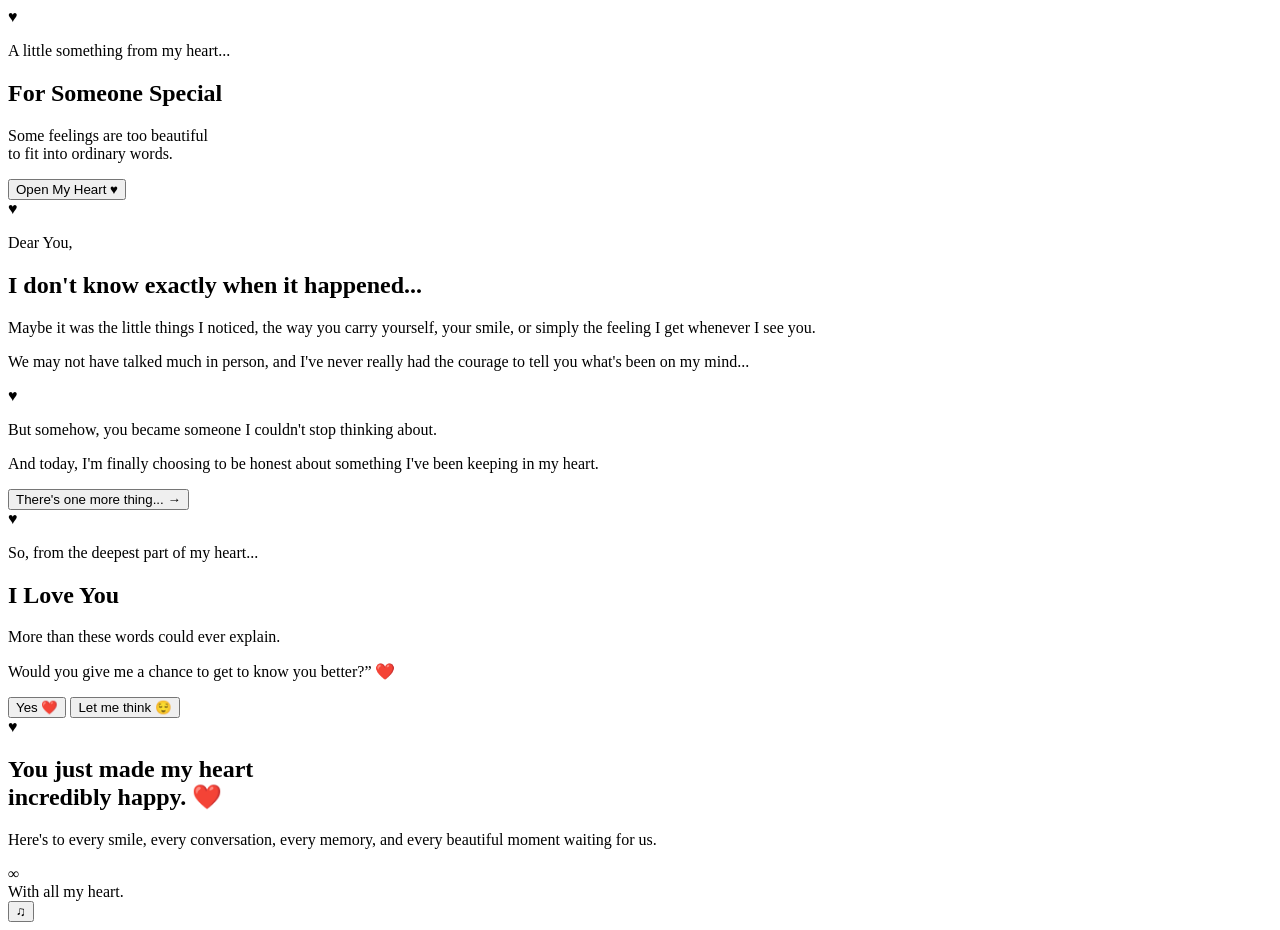
==== index.html @ 06660b40 "Rename index (18).html to index.html" ====
<!DOCTYPE html>
<html lang="en">
<head>
  <meta charset="UTF-8">
  <meta name="viewport" content="width=device-width, initial-scale=1.0">
  <title>For Someone Special ❤️</title>

  <link rel="preconnect" href="https://fonts.googleapis.com">
  <link rel="preconnect" href="https://fonts.gstatic.com" crossorigin>
  <link href="https://fonts.googleapis.com/css2?family=Dancing+Script:wght@500;600;700&family=Poppins:wght@300;400;500;600;700&display=swap" rel="stylesheet">

  <link rel="stylesheet" href="style.css">
</head>

<body>

  <!-- Background -->
  <div class="background"></div>

  <!-- Floating hearts -->
  <div class="hearts"></div>

  <!-- Sparkles -->
  <div class="sparkles"></div>

  <main>

    <!-- Opening -->
    <section class="hero">
      <div class="glow-heart">
        <div class="heart">♥</div>
      </div>

      <p class="small-text">A little something from my heart...</p>

      <h1>
        For <span id="herName">Someone Special</span>
      </h1>

      <p class="subtitle">
        Some feelings are too beautiful<br>
        to fit into ordinary words.
      </p>

      <button class="start-btn" onclick="startExperience()">
        Open My Heart <span>♥</span>
      </button>
    </section>


    <!-- Message -->
    <section class="message-section hidden" id="messageSection">

      <div class="glass-card">

        <div class="mini-heart">♥</div>
<p class="label">Dear You,</p>

<h2>
  I don't know exactly when it happened...
</h2>

<p class="message">
  Maybe it was the little things I noticed,
  the way you carry yourself, your smile,
  or simply the feeling I get whenever I see you.
</p>

<p class="message">
  We may not have talked much in person,
  and I've never really had the courage to tell you
  what's been on my mind...
</p>

<div class="divider">♥</div>

<p class="message highlight">
  But somehow, you became someone I couldn't
  stop thinking about.
</p>

<p class="message">
  And today, I'm finally choosing to be honest
  about something I've been keeping in my heart.
</p>

<button class="continue-btn" onclick="showProposal()">
  There's one more thing...
  <span>→</span>
</button>

      </div>

    </section>


    <!-- Proposal -->
    <section class="proposal-section hidden" id="proposalSection">

      <div class="proposal-heart">
        ♥
      </div>

      <p class="question-small">
        So, from the deepest part of my heart...
      </p>

      <h2 class="proposal-title">
        I Love You
      </h2>

      <p class="proposal-text">
        More than these words could ever explain.
      </p>

      <p class="final-question">
        Would you give me a chance to get to know you better?” ❤️
      </p>

      <div class="buttons">

        <button class="yes-btn" onclick="sayYes()">
          Yes ❤️
        </button>

        <button class="think-btn" onclick="showThinking()">
          Let me think 😌
        </button>

      </div>

    </section>


    <!-- Final -->
    <section class="final-section hidden" id="finalSection">

      <div class="celebration">

        <div class="big-heart">
          ♥
        </div>

        <h2>
          You just made my heart<br>
          incredibly happy. ❤️
        </h2>

        <p>
          Here's to every smile, every conversation,
          every memory, and every beautiful moment
          waiting for us.
        </p>

        <div class="forever">
          ∞
        </div>

        <span>With all my heart.</span>

      </div>

    </section>

  </main>


  <!-- Music button -->
  <button class="music-btn" onclick="toggleMusic()" id="musicButton">
    ♫
  </button>

  <!-- Hidden audio -->
  <audio id="music" loop>
    <!-- Add your own music file here later -->
  </audio>


  <script src="script.js"></script>

</body>
</html>
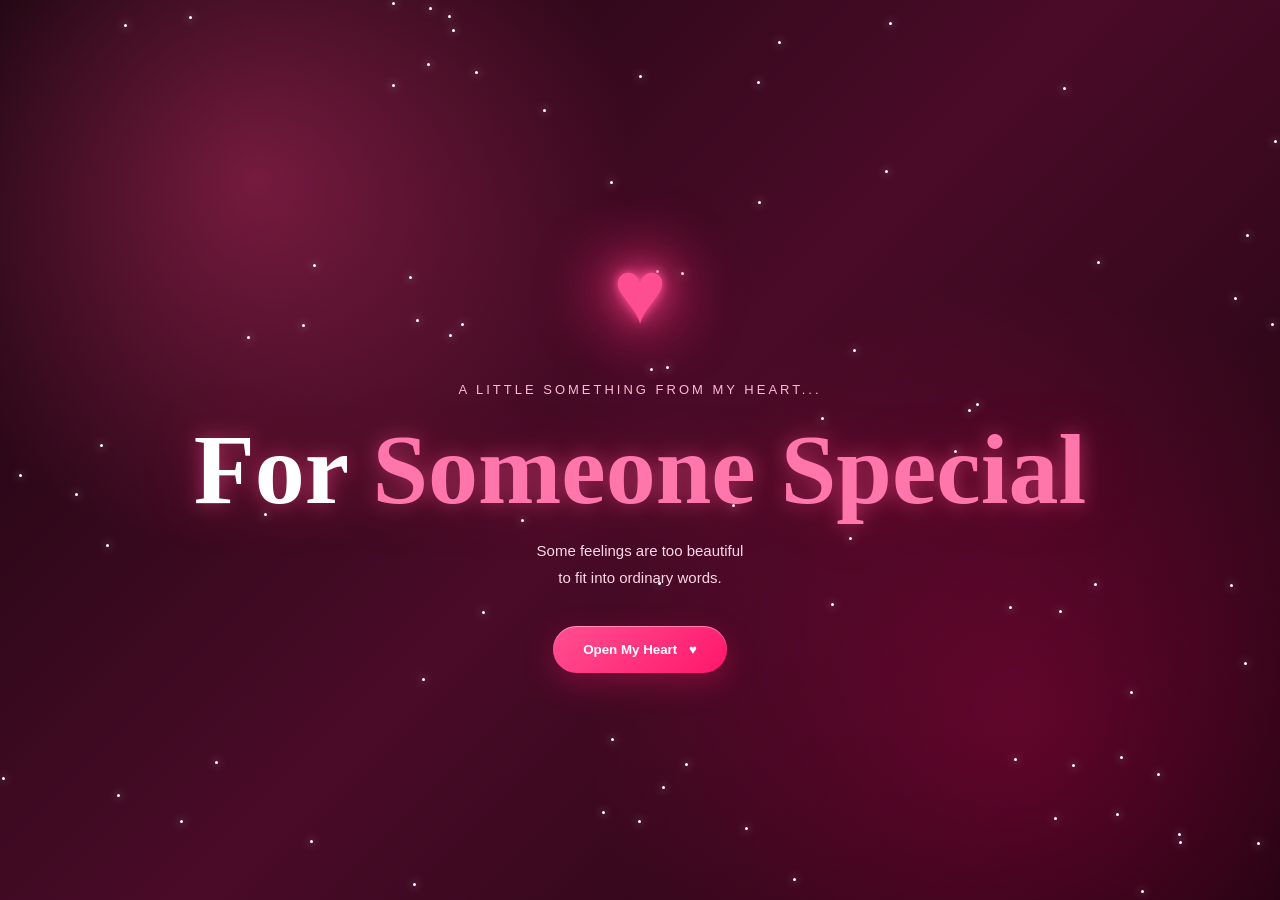
==== commit df3f6742: "Rename index (19).html to index.html" ====
--- a/index.html
+++ b/index.html
@@ -163,19 +163,7 @@
     </section>
 
   </main>
-
-
-  <!-- Music button -->
-  <button class="music-btn" onclick="toggleMusic()" id="musicButton">
-    ♫
-  </button>
-
-  <!-- Hidden audio -->
-  <audio id="music" loop>
-    <!-- Add your own music file here later -->
-  </audio>
-
-
+ 
   <script src="script.js"></script>
 
 </body>
--- a/style.css
+++ b/style.css
@@ -0,0 +1,855 @@
+* {
+  margin: 0;
+  padding: 0;
+  box-sizing: border-box;
+}
+
+:root {
+  --pink: #ff4f91;
+  --hot-pink: #ff176b;
+  --light-pink: #ffb6d2;
+  --soft-pink: #ffe4ef;
+  --white: #ffffff;
+  --glass: rgba(255, 255, 255, 0.13);
+}
+
+html {
+  scroll-behavior: smooth;
+}
+
+body {
+  min-height: 100vh;
+  overflow-x: hidden;
+  font-family: "Poppins", sans-serif;
+  color: white;
+  background: #210812;
+}
+
+
+/* =========================
+   BACKGROUND
+========================= */
+
+.background {
+  position: fixed;
+  inset: 0;
+  z-index: -10;
+
+  background:
+    radial-gradient(
+      circle at 20% 20%,
+      rgba(255, 62, 133, 0.35),
+      transparent 30%
+    ),
+    radial-gradient(
+      circle at 80% 80%,
+      rgba(255, 0, 102, 0.25),
+      transparent 35%
+    ),
+    linear-gradient(
+      135deg,
+      #16050d,
+      #4a0b28,
+      #19030d
+    );
+}
+
+
+/* =========================
+   MAIN
+========================= */
+
+main {
+  width: 100%;
+  min-height: 100vh;
+}
+
+
+/* =========================
+   HERO
+========================= */
+
+.hero {
+  min-height: 100vh;
+
+  display: flex;
+  flex-direction: column;
+  justify-content: center;
+  align-items: center;
+
+  text-align: center;
+  padding: 30px;
+
+  perspective: 1000px;
+}
+
+.small-text {
+  font-size: 13px;
+  letter-spacing: 3px;
+  text-transform: uppercase;
+
+  color: #ffb8d1;
+
+  margin-top: 25px;
+  margin-bottom: 15px;
+
+  animation: fadeUp 1.2s ease;
+}
+
+.hero h1 {
+  font-family: "Dancing Script", cursive;
+  font-size: clamp(55px, 10vw, 100px);
+  font-weight: 700;
+
+  text-shadow:
+    0 0 20px rgba(255, 83, 145, .5),
+    0 0 60px rgba(255, 0, 102, .25);
+
+  animation: titleFloat 4s ease-in-out infinite;
+}
+
+.hero h1 span {
+  color: #ff76aa;
+}
+
+.subtitle {
+  margin-top: 10px;
+
+  color: #ffd8e7;
+
+  font-size: 15px;
+  line-height: 1.8;
+}
+
+
+/* =========================
+   3D HEART
+========================= */
+
+.glow-heart {
+  width: 130px;
+  height: 130px;
+
+  display: flex;
+  align-items: center;
+  justify-content: center;
+
+  position: relative;
+
+  animation: floating 3s ease-in-out infinite;
+}
+
+.glow-heart::before {
+  content: "";
+
+  position: absolute;
+
+  width: 120px;
+  height: 120px;
+
+  border-radius: 50%;
+
+  background: rgba(255, 55, 125, .2);
+
+  filter: blur(25px);
+
+  animation: pulse 2s infinite;
+}
+
+.heart {
+  font-size: 90px;
+
+  color: #ff4d91;
+
+  text-shadow:
+    0 0 10px #ff4d91,
+    0 0 30px #ff4d91,
+    0 0 70px #ff176b;
+
+  transform-style: preserve-3d;
+
+  animation:
+    heartBeat 1.5s infinite,
+    rotateHeart 8s linear infinite;
+}
+
+
+/* =========================
+   BUTTON
+========================= */
+
+button {
+  border: none;
+  font-family: inherit;
+  cursor: pointer;
+}
+
+.start-btn {
+  margin-top: 35px;
+
+  padding: 16px 30px;
+
+  border-radius: 50px;
+
+  color: white;
+
+  background: linear-gradient(
+    135deg,
+    #ff4f91,
+    #ff176b
+  );
+
+  box-shadow:
+    0 10px 30px rgba(255, 23, 107, .3),
+    inset 0 1px rgba(255,255,255,.4);
+
+  font-weight: 600;
+
+  transition: .4s;
+
+  position: relative;
+  overflow: hidden;
+}
+
+.start-btn span {
+  margin-left: 8px;
+}
+
+.start-btn:hover {
+  transform: translateY(-5px) scale(1.04);
+
+  box-shadow:
+    0 15px 40px rgba(255, 23, 107, .5);
+}
+
+.start-btn:active {
+  transform: scale(.96);
+}
+
+
+/* =========================
+   SECTIONS
+========================= */
+
+.message-section,
+.proposal-section,
+.final-section {
+
+  min-height: 100vh;
+
+  display: flex;
+  justify-content: center;
+  align-items: center;
+
+  padding: 30px;
+}
+
+
+/* =========================
+   GLASS CARD
+========================= */
+
+.glass-card {
+
+  width: min(700px, 100%);
+
+  padding: 50px 40px;
+
+  text-align: center;
+
+  border-radius: 30px;
+
+  background: var(--glass);
+
+  border: 1px solid rgba(255,255,255,.2);
+
+  backdrop-filter: blur(20px);
+
+  box-shadow:
+    0 30px 80px rgba(0,0,0,.3),
+    inset 0 1px rgba(255,255,255,.2);
+
+  animation: cardAppear 1s ease;
+
+  transform-style: preserve-3d;
+}
+
+.mini-heart {
+  font-size: 40px;
+
+  color: #ff5c9a;
+
+  text-shadow:
+    0 0 20px #ff367f;
+
+  margin-bottom: 15px;
+}
+
+.label {
+  color: #ffb1cb;
+  letter-spacing: 3px;
+  text-transform: uppercase;
+  font-size: 12px;
+}
+
+.glass-card h2 {
+
+  font-family: "Dancing Script", cursive;
+
+  font-size: clamp(35px, 6vw, 55px);
+
+  margin: 20px 0;
+
+  color: white;
+}
+
+.message {
+
+  max-width: 570px;
+
+  margin: 20px auto;
+
+  color: #ffdce9;
+
+  line-height: 1.9;
+
+  font-size: 15px;
+}
+
+.highlight {
+  color: white;
+  font-weight: 500;
+}
+
+.divider {
+
+  margin: 30px 0;
+
+  color: #ff5a99;
+
+  letter-spacing: 12px;
+}
+
+
+/* =========================
+   CONTINUE BUTTON
+========================= */
+
+.continue-btn {
+
+  margin-top: 25px;
+
+  padding: 14px 24px;
+
+  color: white;
+
+  border-radius: 40px;
+
+  background: rgba(255,255,255,.08);
+
+  border: 1px solid rgba(255,255,255,.2);
+
+  transition: .3s;
+}
+
+.continue-btn:hover {
+  background: rgba(255, 80, 145, .25);
+  transform: translateY(-3px);
+}
+
+.continue-btn span {
+  margin-left: 10px;
+}
+
+
+/* =========================
+   PROPOSAL
+========================= */
+
+.proposal-section {
+  flex-direction: column;
+
+  text-align: center;
+}
+
+.proposal-heart {
+
+  font-size: 110px;
+
+  color: #ff4d91;
+
+  text-shadow:
+    0 0 20px #ff4d91,
+    0 0 60px #ff176b,
+    0 0 100px #ff176b;
+
+  animation:
+    heartBeat 1.2s infinite,
+    floating 3s ease-in-out infinite;
+}
+
+.question-small {
+
+  color: #ffb7cf;
+
+  margin-top: 20px;
+
+  letter-spacing: 2px;
+}
+
+.proposal-title {
+
+  font-family: "Dancing Script", cursive;
+
+  font-size: clamp(75px, 14vw, 150px);
+
+  margin: 5px 0;
+
+  background: linear-gradient(
+    90deg,
+    #ffb0cb,
+    #ffffff,
+    #ff4f91
+  );
+
+  -webkit-background-clip: text;
+  -webkit-text-fill-color: transparent;
+
+  text-shadow:
+    0 0 40px rgba(255, 70, 140, .3);
+}
+
+.proposal-text {
+
+  color: #ffd6e5;
+
+  font-size: 16px;
+}
+
+.final-question {
+
+  margin-top: 30px;
+
+  font-size: 18px;
+
+  color: white;
+
+  font-weight: 500;
+}
+
+
+/* =========================
+   PROPOSAL BUTTONS
+========================= */
+
+.buttons {
+
+  margin-top: 35px;
+
+  display: flex;
+
+  gap: 15px;
+
+  justify-content: center;
+
+  flex-wrap: wrap;
+}
+
+.yes-btn {
+
+  padding: 15px 35px;
+
+  border-radius: 50px;
+
+  background: linear-gradient(
+    135deg,
+    #ff5a9b,
+    #ff176b
+  );
+
+  color: white;
+
+  font-weight: 600;
+
+  font-size: 16px;
+
+  box-shadow:
+    0 10px 35px rgba(255, 23, 107, .4);
+
+  transition: .3s;
+}
+
+.yes-btn:hover {
+
+  transform: scale(1.08);
+
+  box-shadow:
+    0 15px 50px rgba(255, 23, 107, .6);
+}
+
+.think-btn {
+
+  padding: 15px 30px;
+
+  border-radius: 50px;
+
+  color: #ffd9e7;
+
+  background: rgba(255,255,255,.08);
+
+  border: 1px solid rgba(255,255,255,.2);
+
+  transition: .3s;
+}
+
+.think-btn:hover {
+  transform: translateY(-3px);
+}
+
+
+/* =========================
+   FINAL
+========================= */
+
+.final-section {
+
+  text-align: center;
+}
+
+.celebration {
+
+  width: min(650px, 100%);
+
+  padding: 50px 30px;
+
+  border-radius: 35px;
+
+  background: rgba(255,255,255,.08);
+
+  backdrop-filter: blur(20px);
+
+  border: 1px solid rgba(255,255,255,.2);
+
+  box-shadow:
+    0 30px 100px rgba(0,0,0,.3);
+
+  animation: cardAppear 1s ease;
+}
+
+.big-heart {
+
+  font-size: 110px;
+
+  color: #ff4f91;
+
+  animation: heartBeat 1.2s infinite;
+
+  text-shadow:
+    0 0 30px #ff4f91,
+    0 0 80px #ff176b;
+}
+
+.celebration h2 {
+
+  font-family: "Dancing Script", cursive;
+
+  font-size: clamp(40px, 7vw, 65px);
+
+  margin: 20px 0;
+}
+
+.celebration p {
+
+  color: #ffdce9;
+
+  line-height: 1.8;
+
+  font-size: 15px;
+}
+
+.forever {
+
+  font-size: 70px;
+
+  color: #ff76aa;
+
+  margin-top: 25px;
+
+  text-shadow:
+    0 0 30px #ff176b;
+}
+
+.celebration > span {
+
+  color: #ffb4cd;
+
+  font-family: "Dancing Script", cursive;
+
+  font-size: 28px;
+}
+
+
+/* =========================
+   FLOATING HEARTS
+========================= */
+
+.hearts {
+
+  position: fixed;
+
+  inset: 0;
+
+  pointer-events: none;
+
+  overflow: hidden;
+
+  z-index: -1;
+}
+
+.floating-heart {
+
+  position: absolute;
+
+  bottom: -50px;
+
+  color: rgba(255, 110, 160, .6);
+
+  font-size: 18px;
+
+  animation: rise linear forwards;
+
+  filter:
+    drop-shadow(0 0 8px rgba(255, 50, 120, .6));
+}
+
+
+/* =========================
+   SPARKLES
+========================= */
+
+.sparkles {
+
+  position: fixed;
+
+  inset: 0;
+
+  pointer-events: none;
+
+  z-index: -2;
+}
+
+.sparkle {
+
+  position: absolute;
+
+  width: 3px;
+  height: 3px;
+
+  background: white;
+
+  border-radius: 50%;
+
+  box-shadow:
+    0 0 10px white;
+
+  animation: sparkle 2s infinite alternate;
+}
+
+
+/* =========================
+   MUSIC BUTTON
+========================= */
+
+.music-btn {
+
+  position: fixed;
+
+  right: 20px;
+  bottom: 20px;
+
+  width: 48px;
+  height: 48px;
+
+  border-radius: 50%;
+
+  background: rgba(255,255,255,.1);
+
+  color: white;
+
+  border: 1px solid rgba(255,255,255,.2);
+
+  backdrop-filter: blur(10px);
+
+  z-index: 20;
+
+  font-size: 20px;
+
+  transition: .3s;
+}
+
+.music-btn:hover {
+  transform: rotate(15deg) scale(1.1);
+}
+
+
+/* =========================
+   HIDDEN
+========================= */
+
+.hidden {
+  display: none;
+}
+
+
+/* =========================
+   ANIMATIONS
+========================= */
+
+@keyframes floating {
+
+  0%,100% {
+    transform: translateY(0);
+  }
+
+  50% {
+    transform: translateY(-18px);
+  }
+}
+
+@keyframes heartBeat {
+
+  0%,100% {
+    transform: scale(1);
+  }
+
+  15% {
+    transform: scale(1.15);
+  }
+
+  30% {
+    transform: scale(1);
+  }
+
+  45% {
+    transform: scale(1.1);
+  }
+}
+
+@keyframes pulse {
+
+  0%,100% {
+    transform: scale(.8);
+    opacity: .5;
+  }
+
+  50% {
+    transform: scale(1.3);
+    opacity: 1;
+  }
+}
+
+@keyframes titleFloat {
+
+  0%,100% {
+    transform: translateY(0) rotateX(0deg);
+  }
+
+  50% {
+    transform: translateY(-5px) rotateX(3deg);
+  }
+}
+
+@keyframes fadeUp {
+
+  from {
+    opacity: 0;
+    transform: translateY(25px);
+  }
+
+  to {
+    opacity: 1;
+    transform: translateY(0);
+  }
+}
+
+@keyframes cardAppear {
+
+  from {
+    opacity: 0;
+    transform:
+      translateY(40px)
+      rotateX(10deg)
+      scale(.95);
+  }
+
+  to {
+    opacity: 1;
+    transform:
+      translateY(0)
+      rotateX(0)
+      scale(1);
+  }
+}
+
+@keyframes rise {
+
+  from {
+    transform:
+      translateY(0)
+      rotate(0deg);
+    opacity: 0;
+  }
+
+  10% {
+    opacity: 1;
+  }
+
+  to {
+    transform:
+      translateY(-110vh)
+      rotate(360deg);
+    opacity: 0;
+  }
+}
+
+@keyframes sparkle {
+
+  from {
+    opacity: .2;
+    transform: scale(.5);
+  }
+
+  to {
+    opacity: 1;
+    transform: scale(1.5);
+  }
+}
+
+
+/* =========================
+   MOBILE
+========================= */
+
+@media (max-width: 600px) {
+
+  .glass-card {
+    padding: 40px 22px;
+  }
+
+  .hero {
+    padding: 20px;
+  }
+
+  .proposal-heart {
+    font-size: 80px;
+  }
+
+  .proposal-title {
+    font-size: 75px;
+  }
+
+  .message {
+    font-size: 14px;
+  }
+
+}
